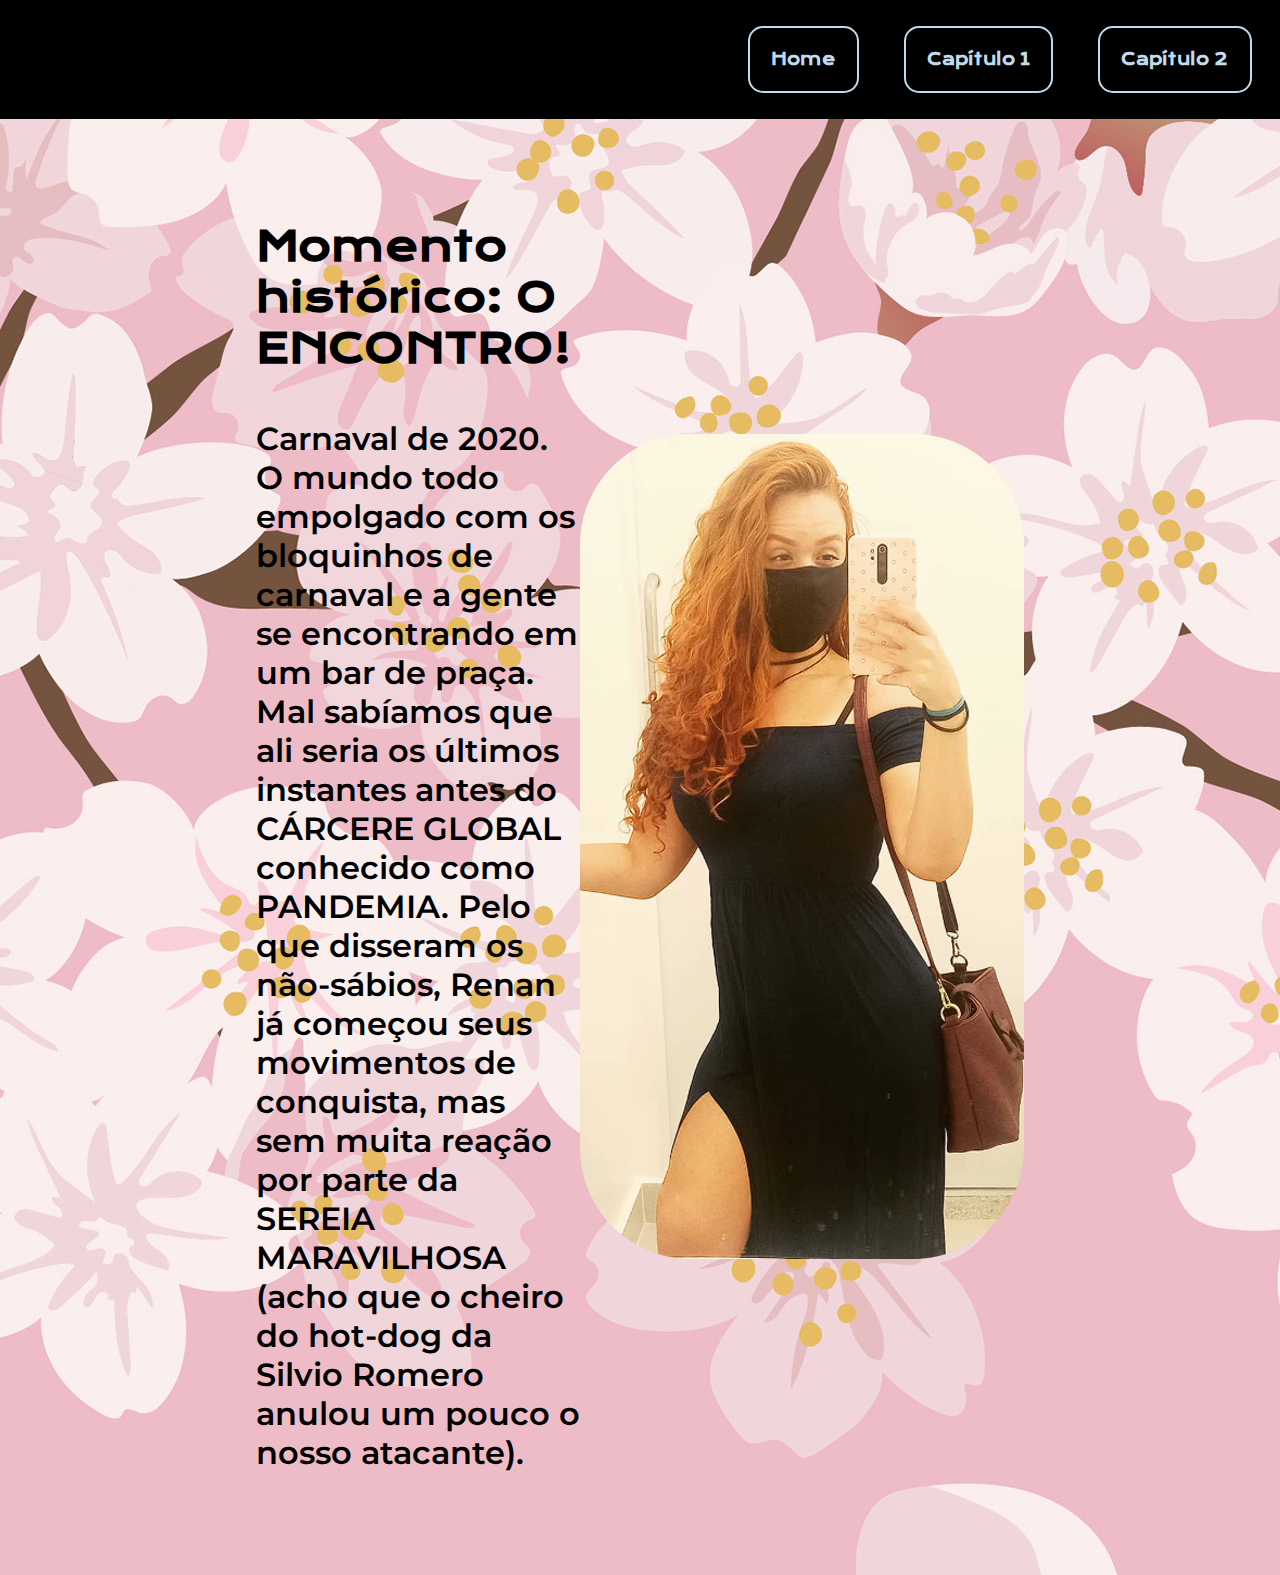
==== capitulo_1.html @ 4fb0826e "Add files via upload" ====
<!DOCTYPE html>
<html lang="pt-br">
<head>
    <meta charset="UTF-8">
    <meta http-equiv="X-UA-Compatible" content="IE=edge">
    <meta name="viewport" content="width=device-width, initial-scale=1.0">
    <link rel="stylesheet" href=".\styles\style.css">
    <title>Home</title>
</head>

<body class="corpo">

    <header class="cabecalho">
        <div>
            <p class="cabecalho__inicio">RENAN & DAMS</p>
        </div>
        <nav class="cabecalho__menu">
            <a class="cabecalho__menu__item" href="index.html">Home</a>
            <a class="cabecalho__menu__item" href="capitulo_1.html">Capítulo 1</a>
            <a class="cabecalho__menu__item" href="capitulo_2.html">Capítulo 2</a>
            <a class="cabecalho__menu__item" href="capitulo_3.html">Capítulo 3</a>
        </nav>
    </header>

    <main class="conteudo">
        <section class="conteudo__principal">
            <h1 class="conteudo__principal__titulo">Momento histórico: O ENCONTRO!</h1>
            <p class="conteudo__principal__apresentacao">Carnaval de 2020. O mundo todo empolgado com os bloquinhos de carnaval e a gente se encontrando em um bar de praça. Mal sabíamos que ali seria os últimos instantes antes do CÁRCERE GLOBAL conhecido como PANDEMIA. Pelo que disseram os não-sábios, Renan já começou seus movimentos de conquista, mas sem muita reação por parte da SEREIA MARAVILHOSA (acho que o cheiro do hot-dog da Silvio Romero anulou um pouco o nosso atacante).</p>
        </section>
        <img src="./assets/img_slide_2.png">
    </main>
    <footer></footer>  

    
</body>
</html>
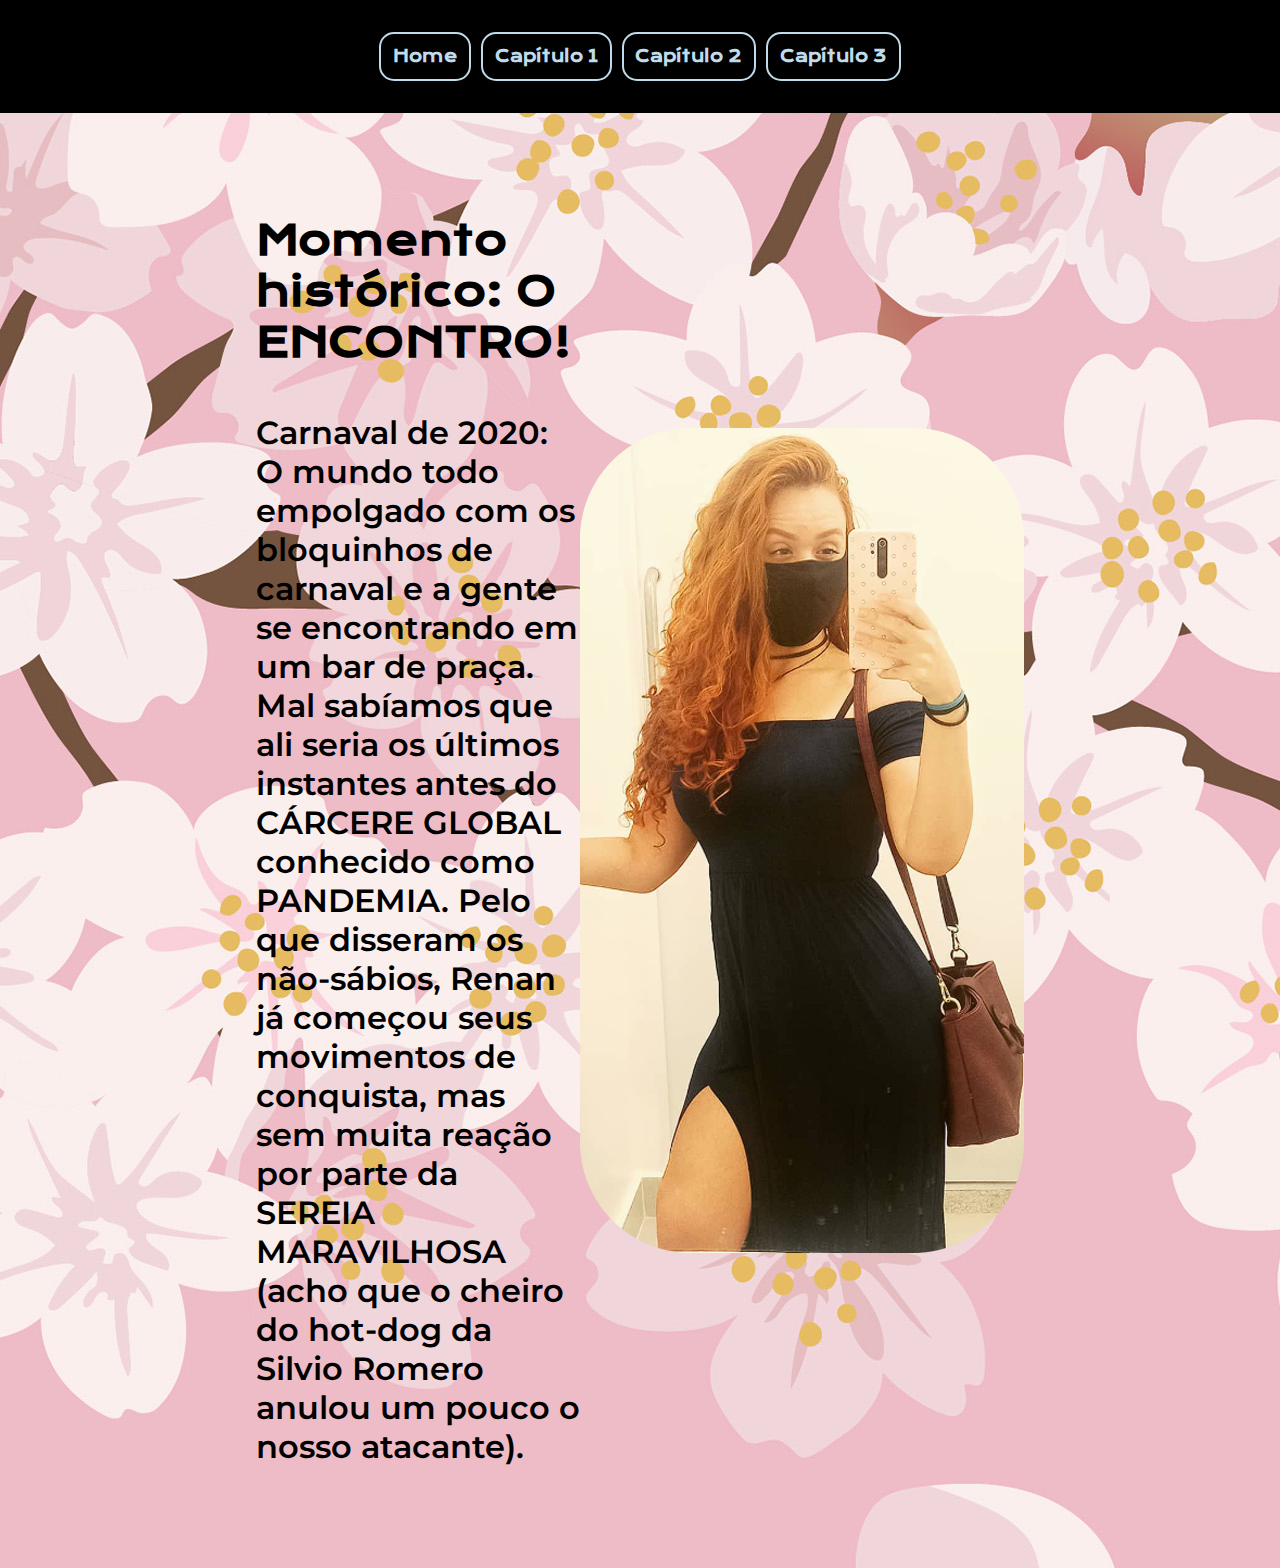
==== commit 1f98a053: "mudanças html e css" ====
--- a/capitulo_1.html
+++ b/capitulo_1.html
@@ -10,10 +10,7 @@
 
 <body class="corpo">
 
-    <header class="cabecalho">
-        <div>
-            <p class="cabecalho__inicio">RENAN & DAMS</p>
-        </div>
+    <header>
         <nav class="cabecalho__menu">
             <a class="cabecalho__menu__item" href="index.html">Home</a>
             <a class="cabecalho__menu__item" href="capitulo_1.html">Capítulo 1</a>
@@ -21,13 +18,14 @@
             <a class="cabecalho__menu__item" href="capitulo_3.html">Capítulo 3</a>
         </nav>
     </header>
+    </header>
 
     <main class="conteudo">
         <section class="conteudo__principal">
             <h1 class="conteudo__principal__titulo">Momento histórico: O ENCONTRO!</h1>
-            <p class="conteudo__principal__apresentacao">Carnaval de 2020. O mundo todo empolgado com os bloquinhos de carnaval e a gente se encontrando em um bar de praça. Mal sabíamos que ali seria os últimos instantes antes do CÁRCERE GLOBAL conhecido como PANDEMIA. Pelo que disseram os não-sábios, Renan já começou seus movimentos de conquista, mas sem muita reação por parte da SEREIA MARAVILHOSA (acho que o cheiro do hot-dog da Silvio Romero anulou um pouco o nosso atacante).</p>
+            <p class="conteudo__principal__apresentacao">Carnaval de 2020: O mundo todo empolgado com os bloquinhos de carnaval e a gente se encontrando em um bar de praça. Mal sabíamos que ali seria os últimos instantes antes do CÁRCERE GLOBAL conhecido como PANDEMIA. Pelo que disseram os não-sábios, Renan já começou seus movimentos de conquista, mas sem muita reação por parte da SEREIA MARAVILHOSA (acho que o cheiro do hot-dog da Silvio Romero anulou um pouco o nosso atacante).</p>
         </section>
-        <img src="./assets/img_slide_2.png">
+        <img src="./assets/img_slide_2.png" class="conteudo__principal__imagem">
     </main>
     <footer></footer>  
 
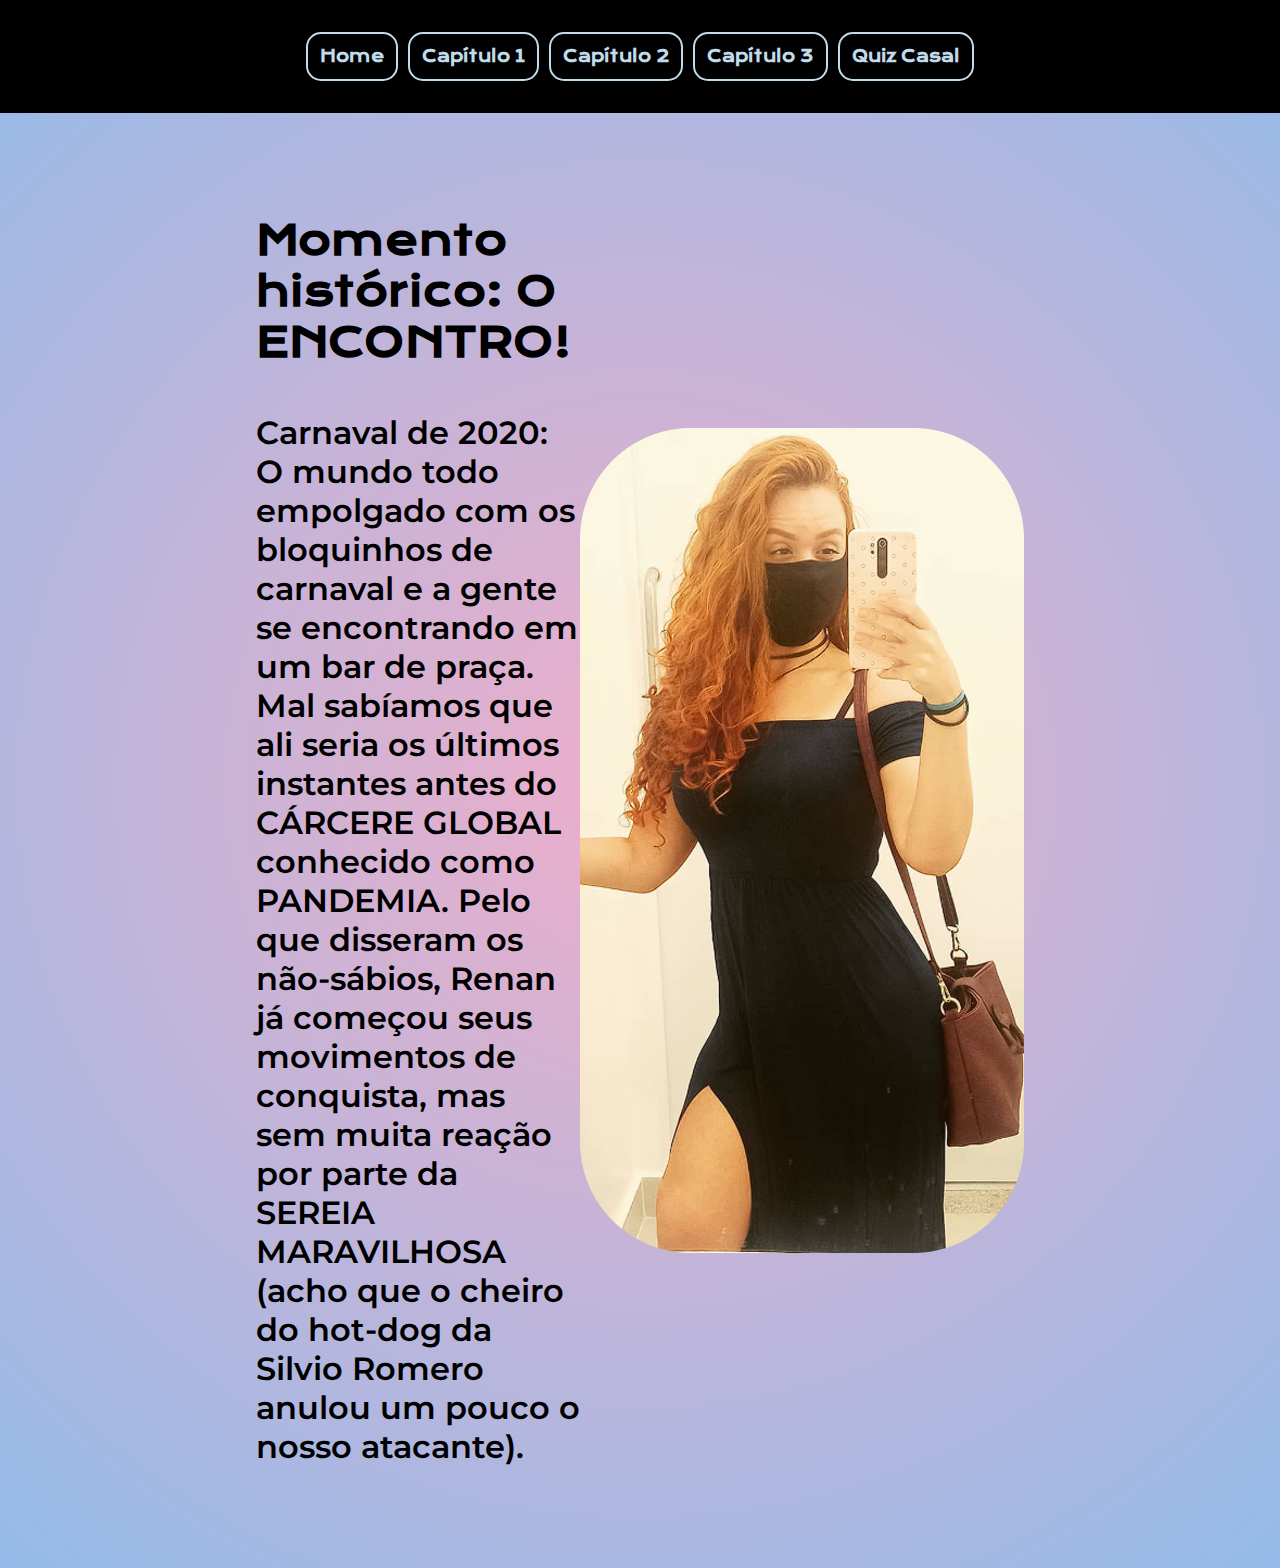
==== commit f59a9adf: "mudanças no footer e no background" ====
--- a/capitulo_1.html
+++ b/capitulo_1.html
@@ -16,6 +16,7 @@
             <a class="cabecalho__menu__item" href="capitulo_1.html">Capítulo 1</a>
             <a class="cabecalho__menu__item" href="capitulo_2.html">Capítulo 2</a>
             <a class="cabecalho__menu__item" href="capitulo_3.html">Capítulo 3</a>
+            <a class="cabecalho__menu__item" href="capitulo_3.html">Quiz Casal</a>
         </nav>
     </header>
     </header>
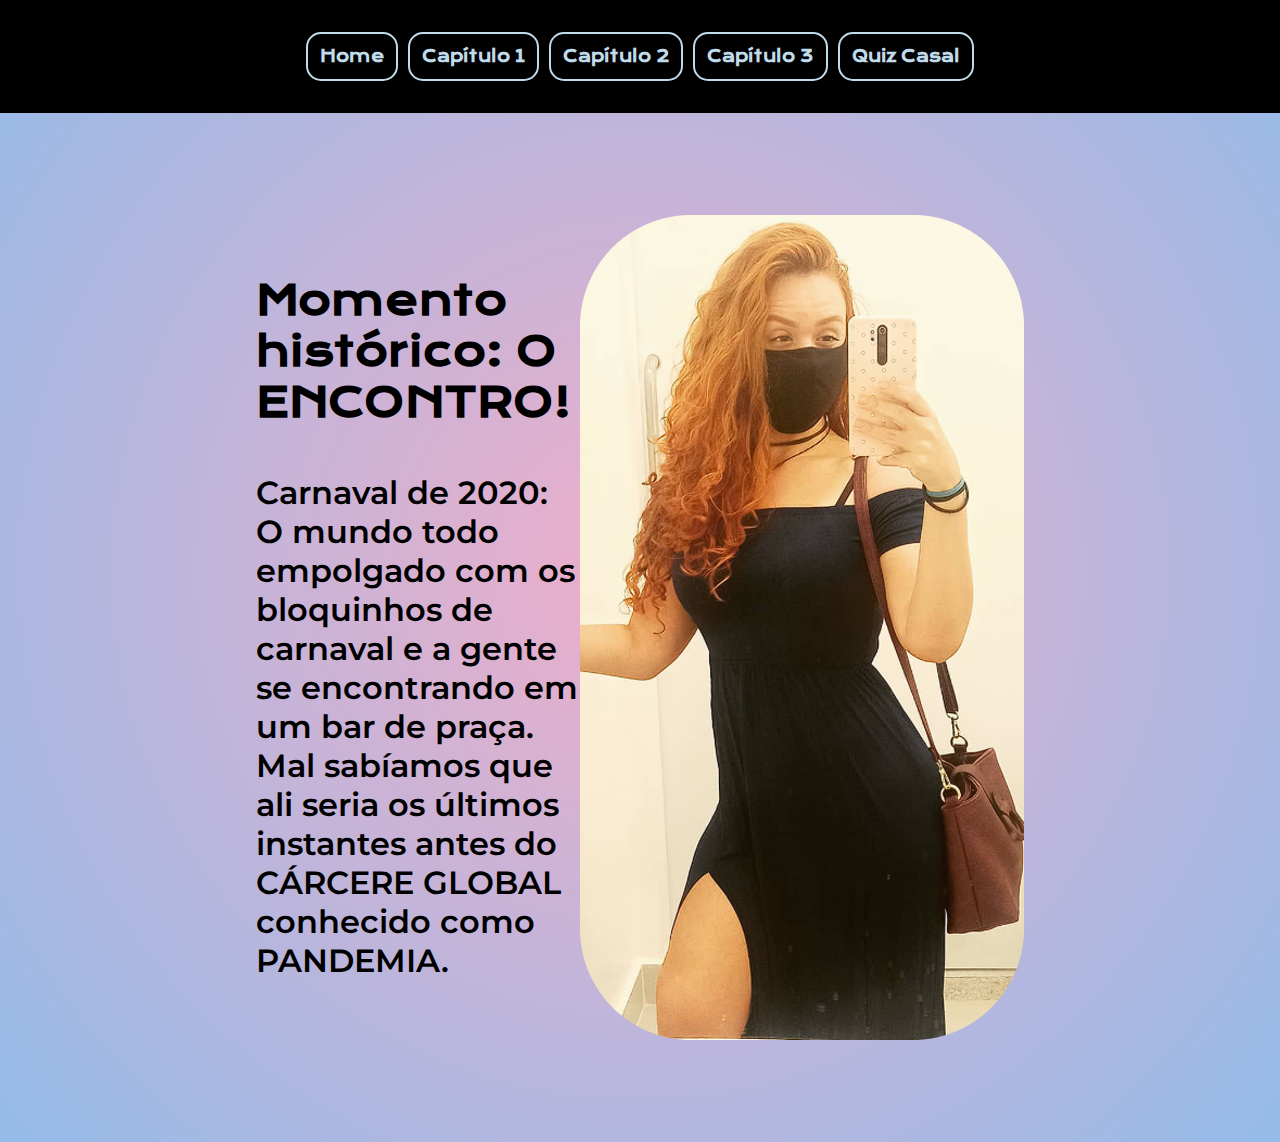
==== commit c18dc4b2: "Implementando estrutura pagina quiz" ====
--- a/capitulo_1.html
+++ b/capitulo_1.html
@@ -16,7 +16,7 @@
             <a class="cabecalho__menu__item" href="capitulo_1.html">Capítulo 1</a>
             <a class="cabecalho__menu__item" href="capitulo_2.html">Capítulo 2</a>
             <a class="cabecalho__menu__item" href="capitulo_3.html">Capítulo 3</a>
-            <a class="cabecalho__menu__item" href="capitulo_3.html">Quiz Casal</a>
+            <a class="cabecalho__menu__item" href="quiz_casal.html">Quiz Casal</a>
         </nav>
     </header>
     </header>
@@ -24,7 +24,7 @@
     <main class="conteudo">
         <section class="conteudo__principal">
             <h1 class="conteudo__principal__titulo">Momento histórico: O ENCONTRO!</h1>
-            <p class="conteudo__principal__apresentacao">Carnaval de 2020: O mundo todo empolgado com os bloquinhos de carnaval e a gente se encontrando em um bar de praça. Mal sabíamos que ali seria os últimos instantes antes do CÁRCERE GLOBAL conhecido como PANDEMIA. Pelo que disseram os não-sábios, Renan já começou seus movimentos de conquista, mas sem muita reação por parte da SEREIA MARAVILHOSA (acho que o cheiro do hot-dog da Silvio Romero anulou um pouco o nosso atacante).</p>
+            <p class="conteudo__principal__apresentacao">Carnaval de 2020: O mundo todo empolgado com os bloquinhos de carnaval e a gente se encontrando em um bar de praça. Mal sabíamos que ali seria os últimos instantes antes do CÁRCERE GLOBAL conhecido como PANDEMIA.</p>
         </section>
         <img src="./assets/img_slide_2.png" class="conteudo__principal__imagem">
     </main>
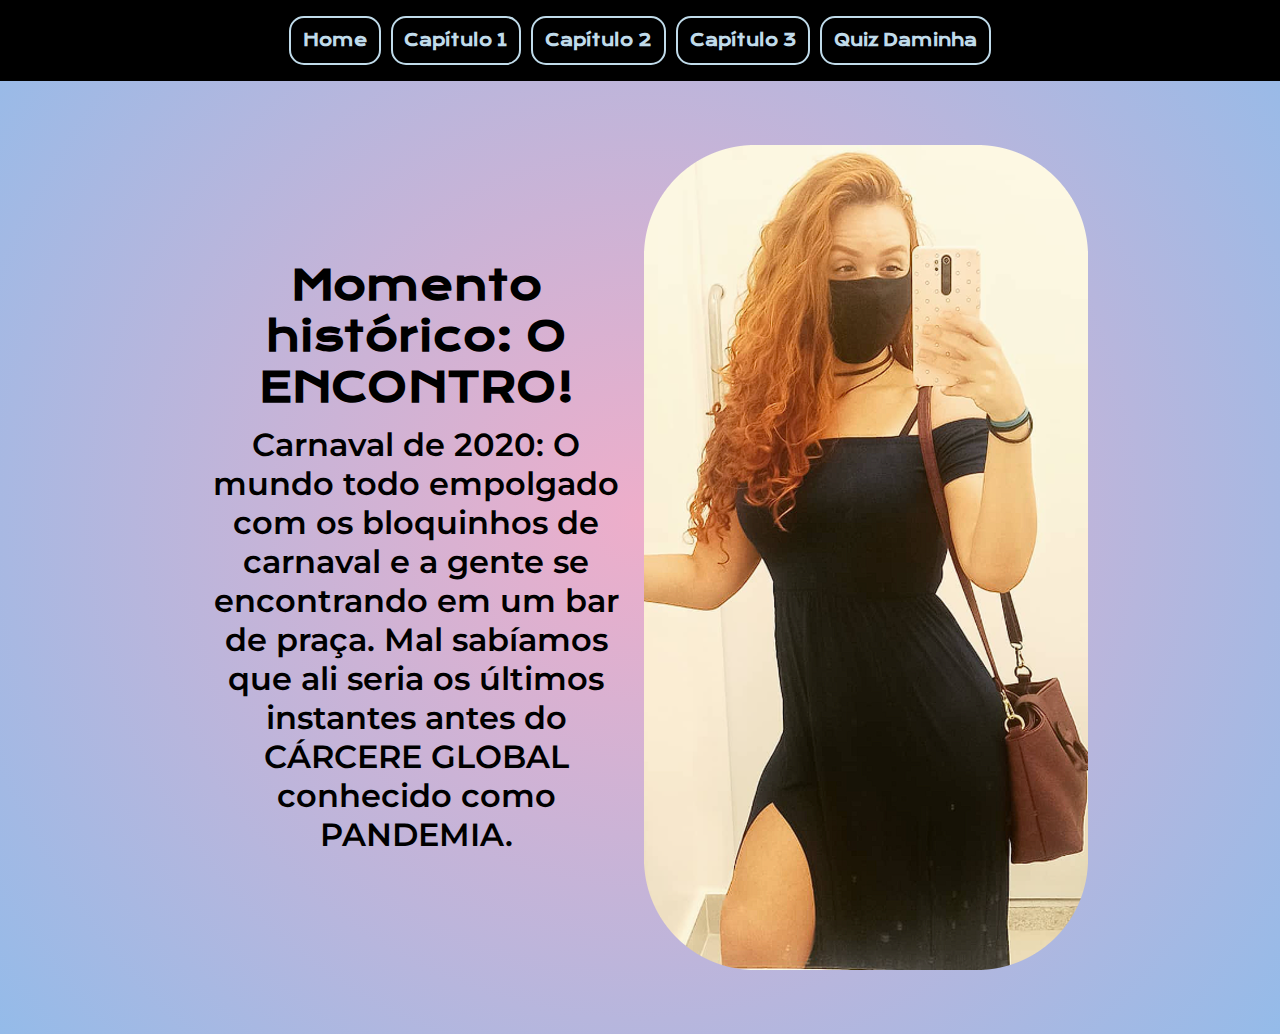
==== commit 018e6805: "Implementando o Quiz" ====
--- a/capitulo_1.html
+++ b/capitulo_1.html
@@ -16,7 +16,7 @@
             <a class="cabecalho__menu__item" href="capitulo_1.html">Capítulo 1</a>
             <a class="cabecalho__menu__item" href="capitulo_2.html">Capítulo 2</a>
             <a class="cabecalho__menu__item" href="capitulo_3.html">Capítulo 3</a>
-            <a class="cabecalho__menu__item" href="quiz_casal.html">Quiz Casal</a>
+            <a class="cabecalho__menu__item" href="quiz_casal.html">Quiz Daminha</a>
         </nav>
     </header>
     </header>
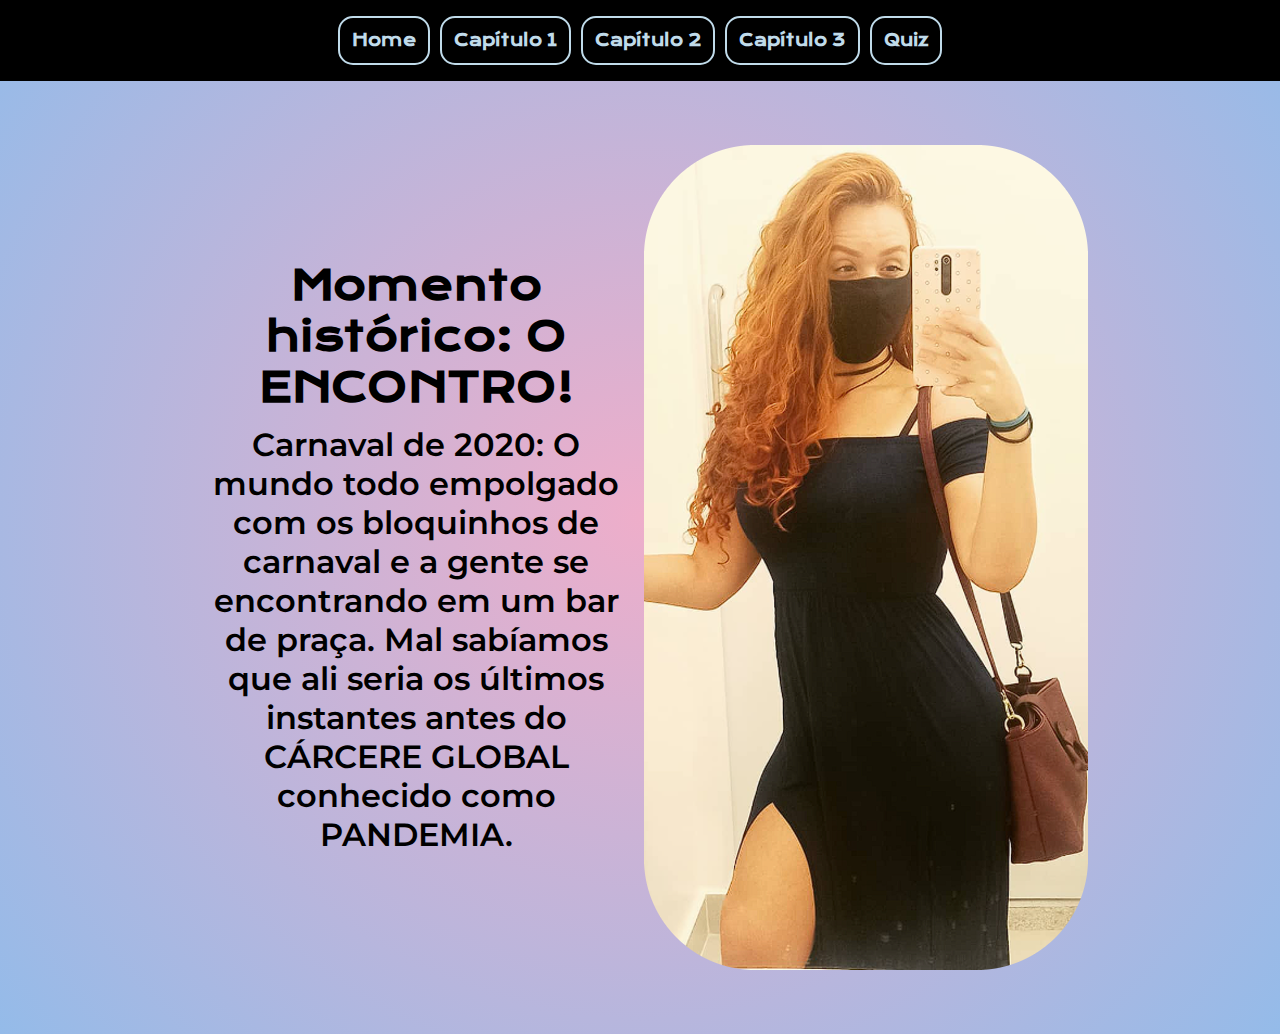
==== commit b88a8c3d: "Otimizando layout menu mobile" ====
--- a/capitulo_1.html
+++ b/capitulo_1.html
@@ -16,7 +16,7 @@
             <a class="cabecalho__menu__item" href="capitulo_1.html">Capítulo 1</a>
             <a class="cabecalho__menu__item" href="capitulo_2.html">Capítulo 2</a>
             <a class="cabecalho__menu__item" href="capitulo_3.html">Capítulo 3</a>
-            <a class="cabecalho__menu__item" href="quiz_casal.html">Quiz Daminha</a>
+            <a class="cabecalho__menu__item" href="quiz_casal.html">Quiz</a>
         </nav>
     </header>
     </header>
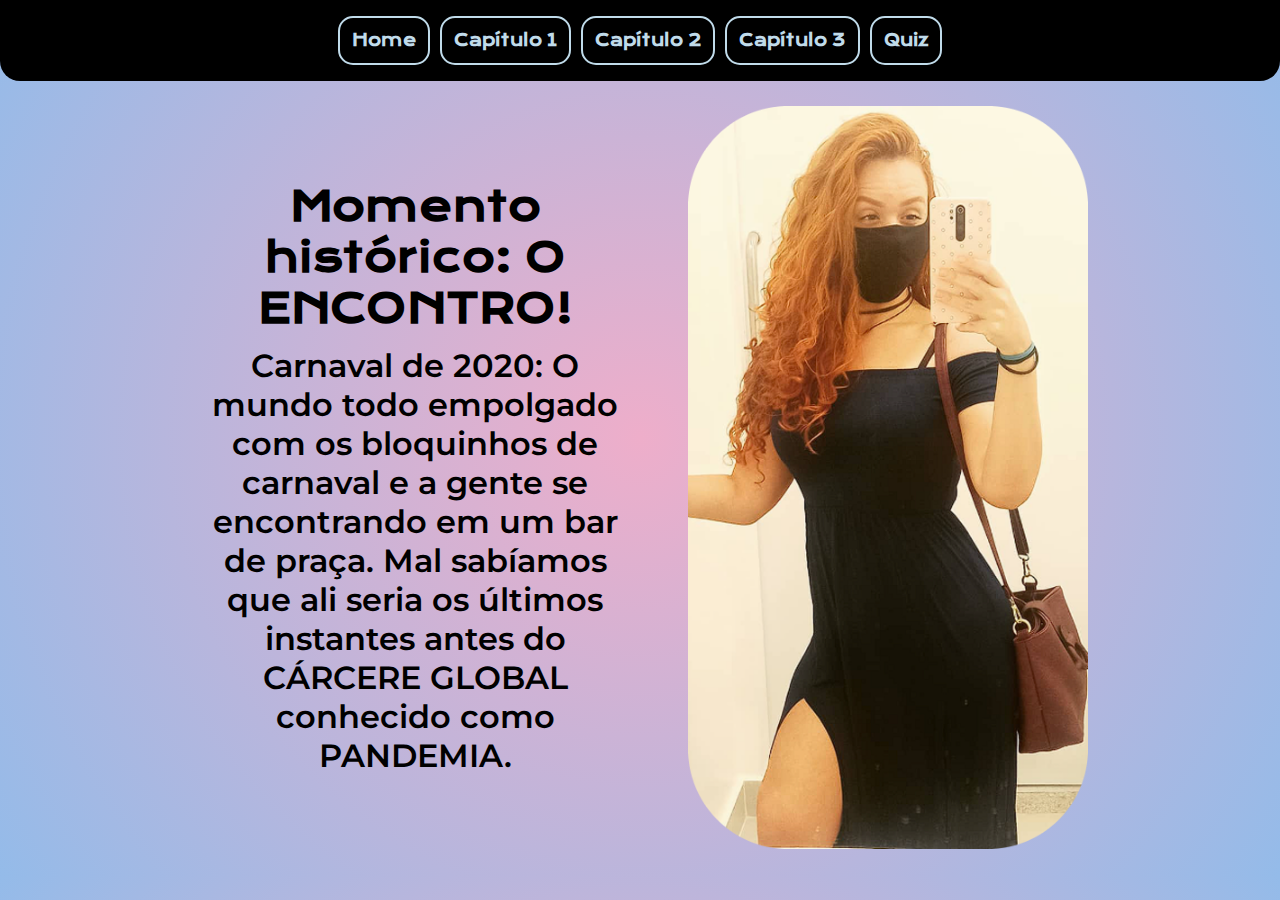
==== commit 3409164d: "Melhorando desempenho e responsividade. Alguns feats e imagens" ====
--- a/capitulo_1.html
+++ b/capitulo_1.html
@@ -26,7 +26,7 @@
             <h1 class="conteudo__principal__titulo">Momento histórico: O ENCONTRO!</h1>
             <p class="conteudo__principal__apresentacao">Carnaval de 2020: O mundo todo empolgado com os bloquinhos de carnaval e a gente se encontrando em um bar de praça. Mal sabíamos que ali seria os últimos instantes antes do CÁRCERE GLOBAL conhecido como PANDEMIA.</p>
         </section>
-        <img src="./assets/img_slide_2.png" class="conteudo__principal__imagem">
+        <img src="./assets/img_slide_2.png" class="conteudo__principal__imagem" id="img_cap_1">
     </main>
     <footer></footer>  
 
